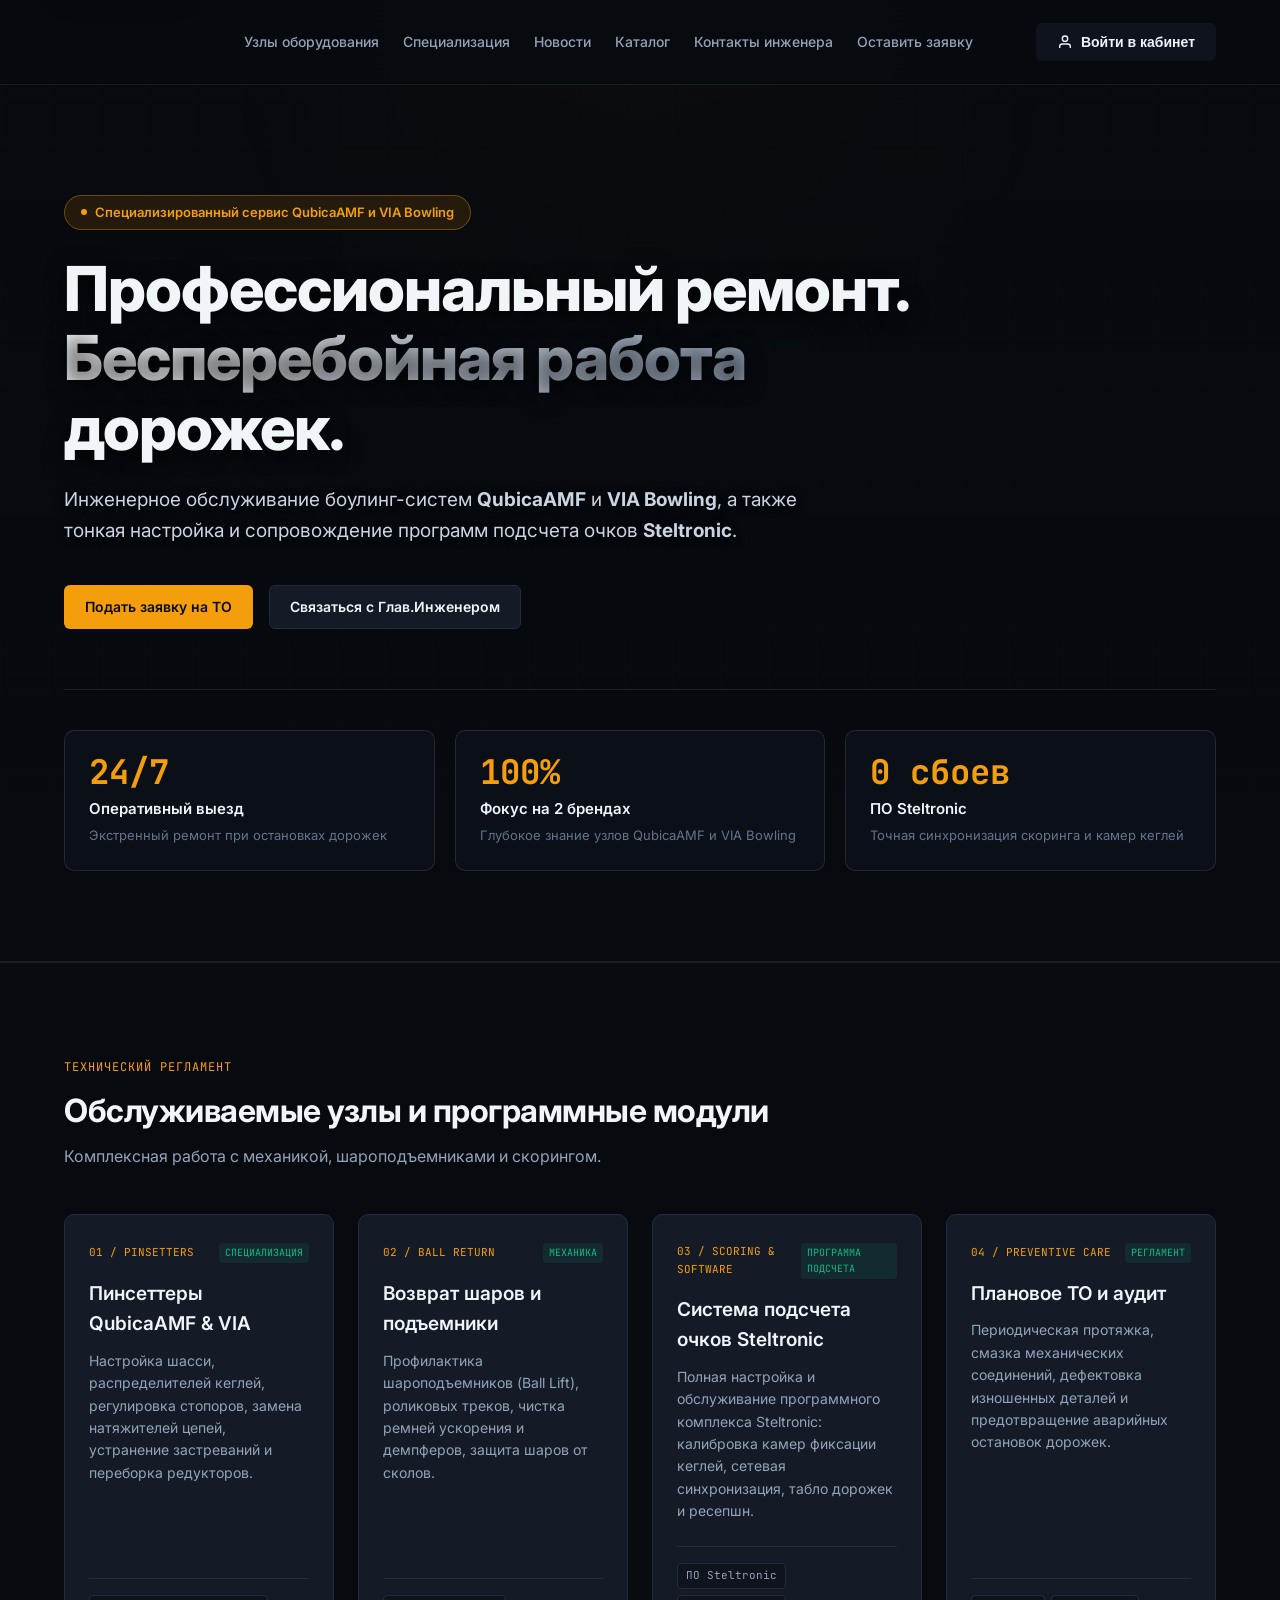
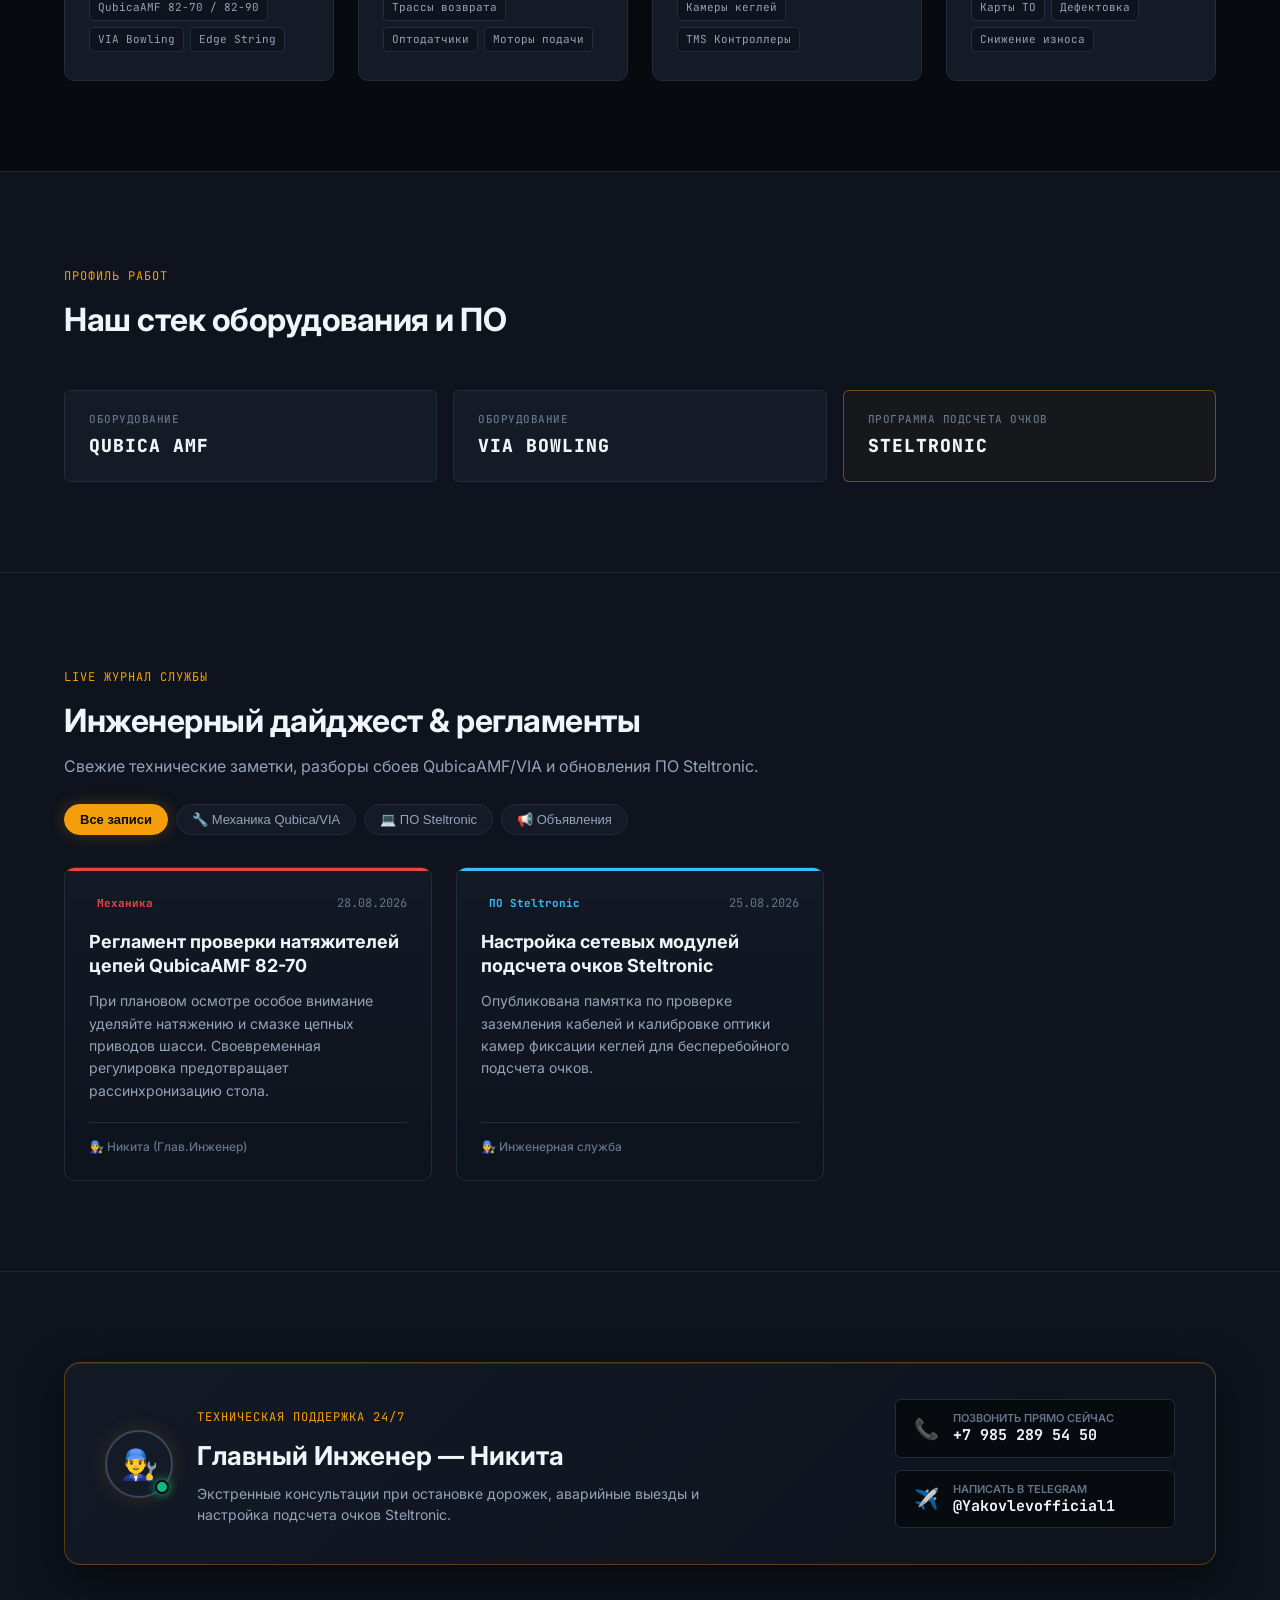
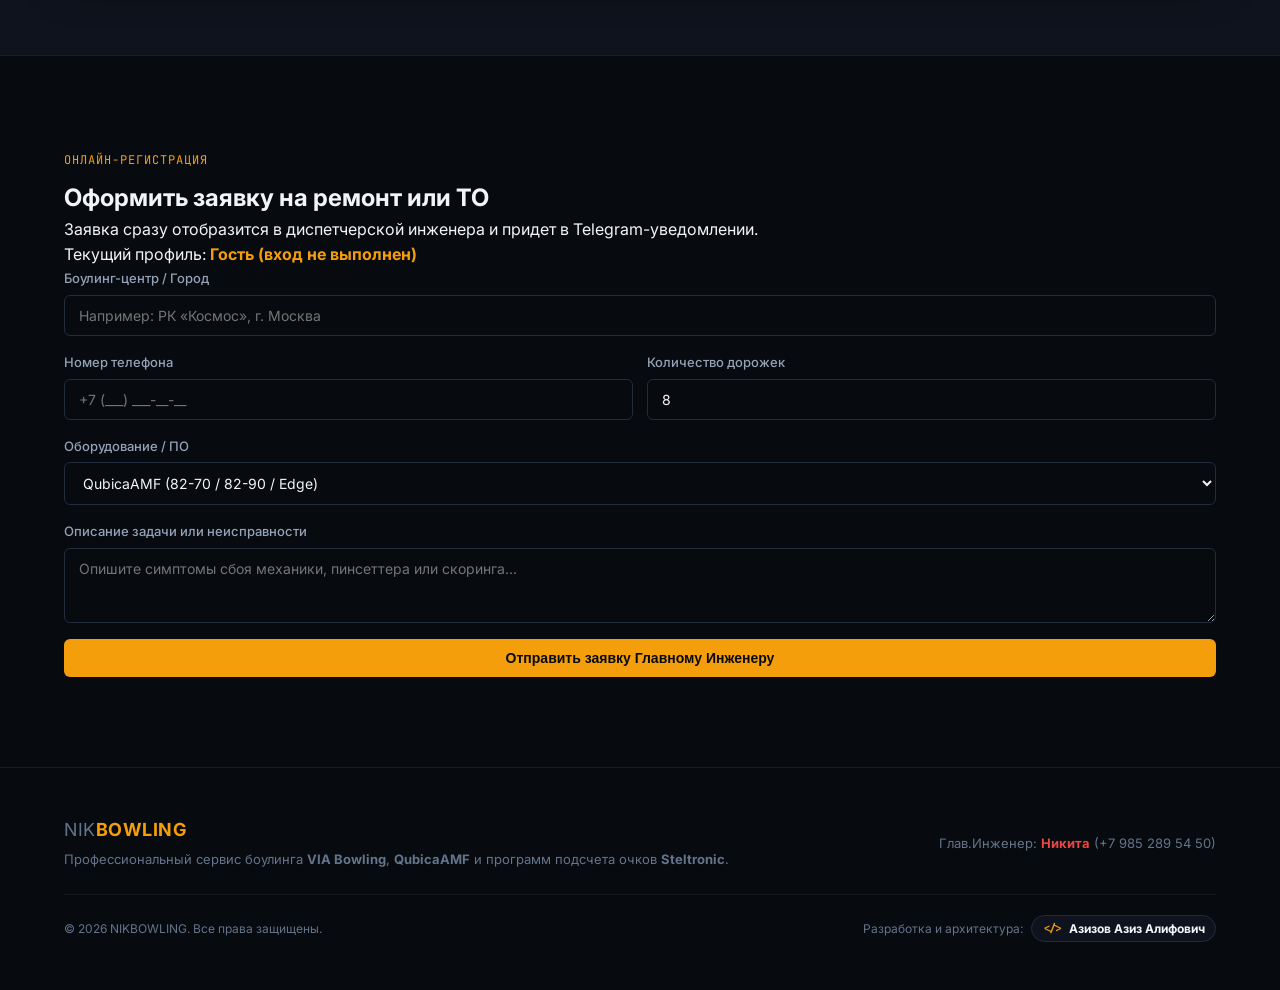
==== index.html @ a3a65dab "favicon change" ====
<!DOCTYPE html>
<html lang="ru">
<head>
    <link rel="icon" href="/favicon.png" type="image/png">


    <meta charset="UTF-8">

    <meta name="yandex-verification" content="62c9328373f0abe3" />

    <meta name="viewport" content="width=device-width, initial-scale=1.0">
    <title>NIKBOWLING | Сервис боулинга QubicaAMF, VIA Bowling и систем Steltronic</title>
    <link rel="preconnect" href="https://fonts.googleapis.com">
    <link rel="preconnect" href="https://fonts.gstatic.com" crossorigin>
    <link href="https://fonts.googleapis.com/css2?family=Inter:wght@400;500;600;700;800&family=JetBrains+Mono:wght@400;600;700&display=swap" rel="stylesheet">
    <link rel="stylesheet" href="style.css">
    <!-- Supabase JS SDK для подключения облачной базы данных -->
    <script src="https://cdn.jsdelivr.net/npm/@supabase/supabase-js@2"></script>
</head>
<body>

    <div class="ambient-glow"></div>
    <div class="bg-grid"></div>

    <!-- ВЕРХНЯЯ ЗАКРЕПЛЕННАЯ ПАНЕЛЬ ИНЖЕНЕРА (Видна только для роли admin) -->
    <div class="admin-dock" id="adminPanel" style="display: none;">
        <div class="admin-dock-inner">
            <div class="admin-dock-header">
                <div class="admin-title-group">
                    <span class="pulse-indicator"></span>
                    <span class="admin-dock-badge">DISPATCHER DESK</span>
                    <span class="admin-dock-title">Реестр входящих заявок</span>
                    <span class="badge-counter" id="adminOrdersCount">0 новых</span>
                </div>
                <div class="admin-dock-actions">
                    <button class="btn-dock-toggle" id="toggleAdminViewBtn">
                        <span id="toggleAdminIcon">▼</span> Свернуть реестр
                    </button>
                </div>
            </div>

            <div class="admin-dock-content" id="adminOrdersBody">
                <div class="admin-orders-grid" id="adminOrdersList"></div>
            </div>
        </div>
    </div>

    <!-- ШАПКА САЙТА -->
    <header class="header">
        <div class="container header-content">
            <a href="#" class="logo">
                <img src="logo.png" alt="NIKBOWLING" class="logo-img">
            </a>

            <nav class="nav">
                <a href="#services" class="nav-item">Узлы оборудования</a>
                <a href="#specialization" class="nav-item">Специализация</a>
                <a href="#news" class="nav-item">Новости</a>
                <a href="catalog.html" class="nav-item">Каталог</a>
                <a href="#contacts" class="nav-item">Контакты инженера</a>
                <a href="#request" class="nav-item">Оставить заявку</a>
            </nav>

            <div class="header-auth">
                <button class="btn btn-auth" id="openAuthModalBtn">
                    <svg width="16" height="16" viewBox="0 0 24 24" fill="none" stroke="currentColor" stroke-width="2">
                        <path d="M20 21v-2a4 4 0 0 0-4-4H8a4 4 0 0 0-4 4v2"></path>
                        <circle cx="12" cy="7" r="4"></circle>
                    </svg>
                    <span>Войти в кабинет</span>
                </button>

                <div class="user-pill" id="userProfileMenu" style="display: none;">
                    <div class="user-pill-avatar" id="userAvatarText">К</div>
                    <div class="user-pill-info">
                        <span class="user-pill-name" id="userDisplayName">Пользователь</span>
                        <span class="user-pill-role" id="userRoleBadge">Клиент</span>
                    </div>
                    <button class="btn-pill-action" id="clientOrdersBtn" style="display: none;">
                        Заявки (<span id="clientOrdersCount">0</span>)
                    </button>
                    <button class="btn-pill-logout" id="logoutBtn" title="Выйти из аккаунта">✕</button>
                </div>
            </div>
        </div>
    </header>

    <main>
        <!-- Главный экран с фоновым изображением боулинга -->
        <section class="hero">
            <div class="hero-overlay"></div>
            <div class="container hero-container">
                <div class="hero-tag reveal">
                    <span class="tag-dot"></span>
                    <span>Специализированный сервис QubicaAMF и VIA Bowling</span>
                </div>

                <h1 class="hero-heading reveal">
                    Профессиональный ремонт.<br>
                    <span>Бесперебойная работа</span> дорожек.
                </h1>

                <p class="hero-description reveal">
                    Инженерное обслуживание боулинг-систем <strong>QubicaAMF</strong> и <strong>VIA Bowling</strong>, а также тонкая настройка и сопровождение программ подсчета очков <strong>Steltronic</strong>.
                </p>

                <div class="hero-btns reveal">
                    <a href="#request" class="btn btn-primary btn-glow">Подать заявку на ТО</a>
                    <a href="#contacts" class="btn btn-secondary">Связаться с Глав.Инженером</a>
                </div>

                <div class="stats-row reveal">
                    <div class="stat-card">
                        <div class="stat-digit"><span class="spec-num" data-target="24">0</span><span class="stat-unit">/7</span></div>
                        <div class="stat-title">Оперативный выезд</div>
                        <div class="stat-sub">Экстренный ремонт при остановках дорожек</div>
                    </div>
                    <div class="stat-card">
                        <div class="stat-digit"><span class="spec-num" data-target="100">0</span><span class="stat-unit">%</span></div>
                        <div class="stat-title">Фокус на 2 брендах</div>
                        <div class="stat-sub">Глубокое знание узлов QubicaAMF и VIA Bowling</div>
                    </div>
                    <div class="stat-card">
                        <div class="stat-digit"><span class="spec-num" data-target="0">0</span><span class="stat-unit"> сбоев</span></div>
                        <div class="stat-title">ПО Steltronic</div>
                        <div class="stat-sub">Точная синхронизация скоринга и камер кеглей</div>
                    </div>
                </div>
            </div>
        </section>

        <!-- Направления ТО -->
        <section class="section" id="services">
            <div class="container">
                <div class="section-title-wrap reveal">
                    <span class="section-kicker">ТЕХНИЧЕСКИЙ РЕГЛАМЕНТ</span>
                    <h2>Обслуживаемые узлы и программные модули</h2>
                    <p>Комплексная работа с механикой, шароподъемниками и скорингом.</p>
                </div>

                <div class="services-grid">
                    <div class="service-card reveal">
                        <div class="card-top">
                            <span class="card-index">01 / PINSETTERS</span>
                            <span class="card-status-pill">СПЕЦИАЛИЗАЦИЯ</span>
                        </div>
                        <h3>Пинсеттеры QubicaAMF & VIA</h3>
                        <p>Настройка шасси, распределителей кеглей, регулировка стопоров, замена натяжителей цепей, устранение застреваний и переборка редукторов.</p>
                        <div class="card-tags">
                            <span>QubicaAMF 82-70 / 82-90</span>
                            <span>VIA Bowling</span>
                            <span>Edge String</span>
                        </div>
                    </div>

                    <div class="service-card reveal">
                        <div class="card-top">
                            <span class="card-index">02 / BALL RETURN</span>
                            <span class="card-status-pill">МЕХАНИКА</span>
                        </div>
                        <h3>Возврат шаров и подъемники</h3>
                        <p>Профилактика шароподъемников (Ball Lift), роликовых треков, чистка ремней ускорения и демпферов, защита шаров от сколов.</p>
                        <div class="card-tags">
                            <span>Трассы возврата</span>
                            <span>Оптодатчики</span>
                            <span>Моторы подачи</span>
                        </div>
                    </div>

                    <div class="service-card reveal">
                        <div class="card-top">
                            <span class="card-index">03 / SCORING & SOFTWARE</span>
                            <span class="card-status-pill">ПРОГРАММА ПОДСЧЕТА</span>
                        </div>
                        <h3>Система подсчета очков Steltronic</h3>
                        <p>Полная настройка и обслуживание программного комплекса Steltronic: калибровка камер фиксации кеглей, сетевая синхронизация, табло дорожек и ресепшн.</p>
                        <div class="card-tags">
                            <span>ПО Steltronic</span>
                            <span>Камеры кеглей</span>
                            <span>TMS Контроллеры</span>
                        </div>
                    </div>

                    <div class="service-card reveal">
                        <div class="card-top">
                            <span class="card-index">04 / PREVENTIVE CARE</span>
                            <span class="card-status-pill">РЕГЛАМЕНТ</span>
                        </div>
                        <h3>Плановое ТО и аудит</h3>
                        <p>Периодическая протяжка, смазка механических соединений, дефектовка изношенных деталей и предотвращение аварийных остановок дорожек.</p>
                        <div class="card-tags">
                            <span>Карты ТО</span>
                            <span>Дефектовка</span>
                            <span>Снижение износа</span>
                        </div>
                    </div>
                </div>
            </div>
        </section>

        <!-- Блок специализации -->
        <section class="section section-dark" id="specialization">
            <div class="container">
                <div class="section-title-wrap reveal">
                    <span class="section-kicker">ПРОФИЛЬ РАБОТ</span>
                    <h2>Наш стек оборудования и ПО</h2>
                </div>

                <div class="brands-grid reveal">
                    <div class="brand-item">
                        <span class="brand-type">Оборудование</span>
                        QUBICA AMF
                    </div>
                    <div class="brand-item">
                        <span class="brand-type">Оборудование</span>
                        VIA BOWLING
                    </div>
                    <div class="brand-item brand-highlight">
                        <span class="brand-type">Программа подсчета очков</span>
                        STELTRONIC
                    </div>
                </div>
            </div>
        </section>

        <!-- БЛОК: ИНЖЕНЕРНЫЙ ДАЙДЖЕСТ И НОВОСТИ -->
        <section class="section section-dark" id="news">
            <div class="container">
                <div class="news-section-header reveal">
                    <div class="section-title-wrap" style="margin-bottom: 0;">
                        <span class="section-kicker">LIVE ЖУРНАЛ СЛУЖБЫ</span>
                        <h2>Инженерный дайджест & регламенты</h2>
                        <p>Свежие технические заметки, разборы сбоев QubicaAMF/VIA и обновления ПО Steltronic.</p>
                    </div>

                    <div class="news-header-actions">
                        <!-- Кнопка видна только админу/SMM -->
                        <button class="btn btn-primary btn-sm" id="openAddNewsModalBtn" style="display: none;">
                            + Написать заметку
                        </button>
                    </div>
                </div>

                <!-- Фильтры категорий -->
                <div class="news-filter-pills reveal">
                    <button class="news-pill active" data-category="all">Все записи</button>
                    <button class="news-pill" data-category="Механика">🔧 Механика Qubica/VIA</button>
                    <button class="news-pill" data-category="ПО Steltronic">💻 ПО Steltronic</button>
                    <button class="news-pill" data-category="Объявления">📢 Объявления</button>
                </div>

                <!-- Сетка карточек -->
                <div class="digest-grid reveal" id="newsGrid">
                    <div style="color: var(--text-dim); padding: 30px; text-align: center; grid-column: 1/-1;">Синхронизация записей...</div>
                </div>
            </div>
        </section>

        <!-- ОТДЕЛЬНЫЙ БЛОК: ПРЯМАЯ СВЯЗЬ С ГЛАВНЫМ ИНЖЕНЕРОМ -->
        <section class="section section-dark" id="contacts">
            <div class="container">
                <div class="engineer-banner reveal">
                    <div class="engineer-banner-left">
                        <div class="engineer-avatar-badge">
                            <span class="engineer-avatar-icon">👨‍🔧</span>
                            <span class="engineer-status-dot" title="На связи"></span>
                        </div>
                        <div class="engineer-banner-info">
                            <span class="section-kicker">ТЕХНИЧЕСКАЯ ПОДДЕРЖКА 24/7</span>
                            <h2>Главный Инженер — <span class="engineer-name-highlight">Никита</span></h2>
                            <p>Экстренные консультации при остановке дорожек, аварийные выезды и настройка подсчета очков Steltronic.</p>
                        </div>
                    </div>

                    <div class="engineer-banner-actions">
                        <a href="tel:+79852895450" class="contact-cta-btn phone-cta">
                            <span class="cta-icon">📞</span>
                            <div class="cta-text">
                                <span>Позвонить прямо сейчас</span>
                                <strong>+7 985 289 54 50</strong>
                            </div>
                        </a>
                        <a href="https://t.me/Yakovlevofficial1" target="_blank" rel="noopener" class="contact-cta-btn tg-cta">
                            <span class="cta-icon">✈️</span>
                            <div class="cta-text">
                                <span>Написать в Telegram</span>
                                <strong>@Yakovlevofficial1</strong>
                            </div>
                        </a>
                    </div>
                </div>
            </div>
        </section>

        <!-- ОТДЕЛЬНЫЙ БЛОК: ФОРМА ОФОРМЛЕНИЯ ЗАЯВКИ -->
        <section class="section" id="request">
            <div class="container">
                <div class="order-form-wrapper reveal">
                    <div class="order-form-header">
                        <span class="section-kicker">ОНЛАЙН-РЕГИСТРАЦИЯ</span>
                        <h2>Оформить заявку на ремонт или ТО</h2>
                        <p>Заявка сразу отобразится в диспетчерской инженера и придет в Telegram-уведомлении.</p>
                        <div class="current-user-status">
                            <span>Текущий профиль: </span>
                            <strong class="text-amber" id="formUserIndicator">Гость (вход не выполнен)</strong>
                        </div>
                    </div>

                    <form class="main-form dedicated-form" id="orderForm">
                        <div class="form-field">
                            <label for="company">Боулинг-центр / Город</label>
                            <input type="text" id="company" required placeholder="Например: РК «Космос», г. Москва">
                        </div>

                        <div class="form-row-2">
                            <div class="form-field">
                                <label for="phone">Номер телефона</label>
                                <input type="tel" id="phone" required placeholder="+7 (___) ___-__-__">
                            </div>
                            <div class="form-field">
                                <label for="lanes">Количество дорожек</label>
                                <input type="number" id="lanes" value="8" min="1" max="64">
                            </div>
                        </div>

                        <div class="form-field">
                            <label for="equipment">Оборудование / ПО</label>
                            <select id="equipment">
                                <option value="QubicaAMF (82-70 / 82-90)">QubicaAMF (82-70 / 82-90 / Edge)</option>
                                <option value="VIA Bowling">VIA Bowling</option>
                                <option value="ПО Steltronic (Скоринг)">Программа подсчета очков Steltronic</option>
                                <option value="Комплекс (Оборудование + ПО)">Комплекс (Оборудование + ПО Steltronic)</option>
                            </select>
                        </div>

                        <div class="form-field">
                            <label for="task">Описание задачи или неисправности</label>
                            <textarea id="task" rows="3" required placeholder="Опишите симптомы сбоя механики, пинсеттера или скоринга..."></textarea>
                        </div>

                        <button type="submit" class="btn btn-primary btn-block btn-glow" id="submitOrderBtn">
                            <span>Отправить заявку Главному Инженеру</span>
                        </button>
                    </form>
                </div>
            </div>
        </section>
    </main>

    <!-- МОДАЛЬНОЕ ОКНО АВТОРИЗАЦИИ И РЕГИСТРАЦИИ -->
    <div class="modal-layer" id="authModal">
        <div class="modal-box">
            <button class="modal-exit-btn" id="closeAuthModalBtn">✕</button>
            <div class="modal-head">
                <h3>Вход в личный кабинет</h3>
                <p>Единая система для боулинг-центров и инженерной службы</p>
            </div>

            <form id="authForm" class="auth-fields">
                <div class="form-field">
                    <label for="authLogin">Логин</label>
                    <input type="text" id="authLogin" placeholder="Например: arena_club" required autocomplete="username">
                </div>
                <div class="form-field">
                    <label for="authPassword">Пароль</label>
                    <input type="password" id="authPassword" placeholder="••••••••" required autocomplete="current-password">
                </div>

                <div id="registerFields" style="display: none; flex-direction: column; gap: 14px;">
                    <div class="form-field">
                        <label for="authName">Название заведения / Ваше имя</label>
                        <input type="text" id="authName" placeholder="РК «Арена», г. Москва">
                    </div>
                </div>

                <div style="display: flex; gap: 10px; margin-top: 14px;">
                    <button type="submit" class="btn btn-primary" style="flex: 1;" id="authSubmitBtn">Войти</button>
                    <button type="button" class="btn btn-secondary" id="toggleRegisterBtn">Регистрация</button>
                </div>
            </form>
        </div>
    </div>

    <!-- МОДАЛЬНОЕ ОКНО: ЗАЯВКИ КЛИЕНТА -->
    <div class="modal-layer" id="clientOrdersModal">
        <div class="modal-box modal-wide">
            <button class="modal-exit-btn" id="closeClientOrdersBtn">✕</button>
            <div class="modal-head">
                <h3>История ваших заявок на обслуживание</h3>
                <p>Текущий статус рассмотрения и примечания Главного Инженера</p>
            </div>
            <div class="client-orders-scroll" id="clientOrdersList"></div>
        </div>
    </div>

    

    <!-- МОДАЛЬНОЕ ОКНО: ПУБЛИКАЦИЯ В ДАЙДЖЕСТ -->
    <div class="modal-layer" id="addNewsModal">
        <div class="modal-box modal-wide">
            <button class="modal-exit-btn" id="closeAddNewsModalBtn">✕</button>
            <div class="modal-head">
                <h3>Новая публикация в журнал</h3>
                <p>Запись сразу появится в блоке дайджеста на главной странице</p>
            </div>

            <form id="addNewsForm" class="auth-fields">
                <div class="form-field">
                    <label for="newsTitle">Заголовок темы</label>
                    <input type="text" id="newsTitle" required placeholder="Например: Дефектовка демпферов шароподъемника">
                </div>

                <div class="form-row-2">
                    <div class="form-field">
                        <label for="newsCategory">Категория</label>
                        <select id="newsCategory">
                            <option value="Механика">Механика</option>
                            <option value="ПО Steltronic">ПО Steltronic</option>
                            <option value="Объявления">Объявления</option>
                        </select>
                    </div>
                    <div class="form-field">
                        <label for="newsAuthor">Автор</label>
                        <input type="text" id="newsAuthor" required placeholder="Никита (Глав.Инженер)">
                    </div>
                </div>

                <div class="form-field">
                    <label for="newsContent">Текст заметки</label>
                    <textarea id="newsContent" rows="5" required placeholder="Опишите проблему, регламент или инструкцию..."></textarea>
                </div>

                <button type="submit" class="btn btn-primary btn-block btn-glow" id="submitNewsBtn">
                    Опубликовать в дайджесте
                </button>
            </form>
        </div>
    </div>



    

    <!-- ПЛАВАЮЩАЯ КНОПКА-КЕГЛЯ И МОБИЛЬНОЕ МЕНЮ -->
    <div class="mobile-pin-nav" id="mobilePinNav">
        <!-- Выпадающее меню со ссылками -->
        <div class="mobile-nav-popup" id="mobileNavPopup">
            <div class="mobile-popup-head">
                <span>МЕНЮ НАВИГАЦИИ</span>
            </div>
            <div class="mobile-popup-links">
                <a href="index.html#services" class="mob-link">
                    <span class="mob-icon">⚙️</span>
                    <span>Узлы оборудования</span>
                </a>
                <a href="index.html#specialization" class="mob-link">
                    <span class="mob-icon">🎯</span>
                    <span>Специализация</span>
                </a>
                <a href="index.html#news" class="mob-link">
                    <span class="mob-icon">📰</span>
                    <span>Новости</span>
                </a>
                <a href="catalog.html" class="mob-link">
                    <span class="mob-icon">📄</span>
                    <span>Каталог запчастей</span>
                </a>
                <a href="index.html#contacts" class="mob-link">
                    <span class="mob-icon">👨‍🔧</span>
                    <span>Контакты инженера</span>
                </a>
                <a href="index.html#request" class="mob-link mob-link-cta">
                    <span class="mob-icon">⚡</span>
                    <span>Оставить заявку</span>
                </a>
            </div>
        </div>

        <!-- Кнопка с кеглей -->
        <button class="pin-fab-btn" id="pinFabBtn" aria-label="Навигация по сайту">
            <div class="pin-icon-wrap">
                <!-- Векторная кегля -->
                <svg class="pin-svg" viewBox="0 0 24 24" fill="currentColor">
                    <path d="M12 2C10.62 2 9.5 3.12 9.5 4.5C9.5 5.53 10.13 6.42 11.02 6.81L10.16 10.68C9.65 12.98 8 14.7 8 18.5C8 20.43 9.79 22 12 22C14.21 22 16 20.43 16 18.5C16 14.7 14.35 12.98 13.84 10.68L12.98 6.81C13.87 6.42 14.5 5.53 14.5 4.5C14.5 3.12 13.38 2 12 2Z"/>
                </svg>
                <span class="pin-close-icon">✕</span>
            </div>
        </button>
    </div>



    <footer class="footer">
        <div class="container">
            <div class="footer-row">
                <div class="footer-copy">
                    <span class="logo-brand">NIK<strong>BOWLING</strong></span>
                    <p>Профессиональный сервис боулинга <strong>VIA Bowling</strong>, <strong>QubicaAMF</strong> и программ подсчета очков <strong>Steltronic</strong>.</p>
                </div>
                <div class="footer-meta">
                    <span>Глав.Инженер: <strong style="color: var(--red);">Никита</strong> (+7 985 289 54 50)</span>
                </div>
            </div>

            <!-- Строка с авторством и копирайтом -->
            <div class="footer-bottom-line">
                <span>© 2026 NIKBOWLING. Все права защищены.</span>
                <div class="dev-credit">
                    <span>Разработка и архитектура:</span>
                    <!-- Укажите свое имя и ссылку на Telegram или GitHub -->
                    <a href="https://t.me/lenaurs" target="_blank" rel="noopener" class="dev-link">
                        <span class="dev-tag">&lt;/&gt;</span>
                        <strong>Азизов Азиз Алифович</strong>
                    </a>
                </div>
            </div>
        </div>
    </footer>

    <script src="script.js"></script>
</body>
</html>
---- style.css ----
:root {
    --bg-dark: #070a0f;
    --bg-surface: #0e131d;
    --bg-card: #141b27;
    --bg-card-hover: #1c2637;
    
    --border: #232c3d;
    --border-subtle: rgba(255, 255, 255, 0.08);
    --border-hover: #3b475d;
    
    --text-main: #f1f5f9;
    --text-muted: #94a3b8;
    --text-dim: #64748b;
    
    --accent: #f59e0b;
    --accent-hover: #fbbf24;
    --accent-glow: rgba(245, 158, 11, 0.28);
    
    --green: #10b981;
    --red: #ef4444;
    --blue: #38bdf8;
    
    --font-sans: 'Inter', -apple-system, BlinkMacSystemFont, sans-serif;
    --font-mono: 'JetBrains Mono', monospace;
    --radius: 10px;
    --radius-sm: 6px;
}

* {
    box-sizing: border-box;
    margin: 0;
    padding: 0;
}

html {
    scroll-behavior: smooth;
}

body {
    width: 100%;
    max-width: 100%;

    font-family: var(--font-sans);
    background-color: var(--bg-dark);
    color: var(--text-main);
    line-height: 1.6;
    overflow-x: hidden;
    position: relative;
    -webkit-font-smoothing: antialiased;
}

.container {
    max-width: 1200px;
    margin: 0 auto;
    padding: 0 24px;
    position: relative;
}

/* Фоновые градиенты */
.ambient-glow {
    position: fixed;
    top: -250px;
    left: 50%;
    transform: translateX(-50%);
    width: 1000px;
    height: 600px;
    background: radial-gradient(circle, rgba(245, 158, 11, 0.08) 0%, rgba(7, 10, 15, 0) 70%);
    pointer-events: none;
    z-index: 0;
}

.bg-grid {
    position: fixed;
    top: 0;
    left: 0;
    width: 100%;
    height: 100%;
    background-image: 
        linear-gradient(to right, rgba(255, 255, 255, 0.02) 1px, transparent 1px),
        linear-gradient(to bottom, rgba(255, 255, 255, 0.02) 1px, transparent 1px);
    background-size: 48px 48px;
    pointer-events: none;
    z-index: 0;
}

/* ================= ВЕРХНИЙ ДОК АДМИНИСТРАТОРА ================= */
.admin-dock {
    position: sticky;
    top: 0;
    left: 0;
    width: 100%;
    background: #090e17;
    border-bottom: 2px solid var(--accent);
    z-index: 1000;
    box-shadow: 0 12px 40px rgba(0, 0, 0, 0.9);
}

.admin-dock-inner {
    max-width: 1200px;
    margin: 0 auto;
    padding: 12px 24px;
}

.admin-dock-header {
    display: flex;
    justify-content: space-between;
    align-items: center;
}

.admin-title-group {
    display: flex;
    align-items: center;
    gap: 12px;
}

.pulse-indicator {
    width: 8px;
    height: 8px;
    background: var(--green);
    border-radius: 50%;
    box-shadow: 0 0 10px var(--green);
}

.admin-dock-badge {
    font-family: var(--font-mono);
    font-size: 11px;
    font-weight: 800;
    background: var(--accent);
    color: #070a0f;
    padding: 3px 8px;
    border-radius: 4px;
}

.admin-dock-title {
    font-size: 13px;
    font-weight: 600;
}

.badge-counter {
    background: rgba(239, 68, 68, 0.2);
    color: var(--red);
    border: 1px solid rgba(239, 68, 68, 0.4);
    font-size: 11px;
    font-weight: 700;
    padding: 2px 8px;
    border-radius: 12px;
    font-family: var(--font-mono);
}

.btn-dock-toggle {
    background: var(--bg-surface);
    border: 1px solid var(--border);
    color: var(--text-muted);
    font-size: 12px;
    padding: 5px 12px;
    border-radius: var(--radius-sm);
    cursor: pointer;
    transition: all 0.2s;
}

.btn-dock-toggle:hover {
    color: var(--text-main);
    border-color: var(--border-hover);
}

.admin-dock-content {
    margin-top: 14px;
    max-height: 440px;
    overflow-y: auto;
    padding-bottom: 6px;
}

.admin-dock-content.collapsed {
    display: none;
}

.admin-orders-grid {
    display: grid;
    grid-template-columns: repeat(auto-fit, minmax(340px, 1fr));
    gap: 14px;
}

.admin-card {
    background: var(--bg-card);
    border: 1px solid var(--border);
    border-radius: var(--radius-sm);
    padding: 16px;
    display: flex;
    flex-direction: column;
    gap: 10px;
}

.admin-card-head {
    display: flex;
    justify-content: space-between;
    align-items: center;
    border-bottom: 1px solid var(--border);
    padding-bottom: 8px;
}

.admin-card-id {
    font-family: var(--font-mono);
    font-size: 12px;
    font-weight: 700;
    color: var(--accent);
}

.status-tag {
    font-size: 11px;
    font-weight: 600;
    font-family: var(--font-mono);
    padding: 2px 8px;
    border-radius: 4px;
}

.status-new { background: rgba(245, 158, 11, 0.15); color: var(--accent); border: 1px solid rgba(245, 158, 11, 0.3); }
.status-accepted { background: rgba(16, 185, 129, 0.15); color: var(--green); border: 1px solid rgba(16, 185, 129, 0.3); }
.status-rejected { background: rgba(239, 68, 68, 0.15); color: var(--red); border: 1px solid rgba(239, 68, 68, 0.3); }

.admin-card-body {
    font-size: 13px;
    color: var(--text-muted);
    line-height: 1.5;
}

.admin-card-body strong {
    color: var(--text-main);
}

.admin-comment-input {
    width: 100%;
    background: var(--bg-dark);
    border: 1px solid var(--border);
    border-radius: 4px;
    padding: 7px 10px;
    color: var(--text-main);
    font-size: 12px;
    outline: none;
}

.admin-comment-input:focus {
    border-color: var(--accent);
}

.admin-btn-row {
    display: flex;
    gap: 8px;
}

/* ================= ШАПКА САЙТА И ЛОГОТИП ================= */
.header {
    position: sticky;
    top: 0;
    background: rgba(7, 10, 15, 0.92);
    backdrop-filter: blur(20px);
    border-bottom: 1px solid var(--border-subtle);
    z-index: 500;
}

.header-content {
    display: flex;
    justify-content: space-between;
    align-items: center;
    height: 84px;
}

.logo {
    display: flex;
    align-items: center;
    text-decoration: none;
}

.logo-img {
    height: 125px;
    width: auto;
    object-fit: contain;
    display: block;
    filter: drop-shadow(0 2px 10px rgba(0, 0, 0, 0.5));
    transition: transform 0.2s ease;
}

.logo-img:hover {
    transform: scale(1.04);
}

.logo-brand {
    font-size: 18px;
    letter-spacing: 0.5px;
}

.logo-brand strong {
    color: var(--accent);
}

.nav {
    display: flex;
    gap: 24px;
}

.nav-item {
    color: var(--text-muted);
    text-decoration: none;
    font-size: 14px;
    font-weight: 500;
    transition: color 0.2s;
}

.nav-item:hover {
    color: var(--text-main);
}

.header-auth {
    display: flex;
    align-items: center;
    position: relative;
    z-index: 510;
}

.btn-auth {
    background: var(--bg-surface);
    border: 1px solid var(--border);
    color: var(--text-main);
    padding: 9px 18px;
    font-size: 13px;
    font-weight: 600;
    border-radius: var(--radius-sm);
    cursor: pointer;
    display: inline-flex;
    align-items: center;
    gap: 8px;
    transition: all 0.2s;
}

.btn-auth:hover {
    border-color: var(--accent);
    background: var(--bg-card);
    transform: translateY(-1px);
}

.user-pill {
    display: flex;
    align-items: center;
    gap: 10px;
    background: var(--bg-surface);
    border: 1px solid var(--border);
    border-radius: 30px;
    padding: 4px 6px 4px 12px;
}

.user-pill-avatar {
    width: 26px;
    height: 26px;
    background: var(--accent);
    color: #070a0f;
    font-weight: 800;
    font-size: 12px;
    border-radius: 50%;
    display: flex;
    align-items: center;
    justify-content: center;
    font-family: var(--font-mono);
}

.user-pill-info {
    display: flex;
    flex-direction: column;
    line-height: 1.2;
}

.user-pill-name { font-size: 12px; font-weight: 600; }
.user-pill-role { font-size: 10px; color: var(--accent); font-family: var(--font-mono); text-transform: uppercase; }

.btn-pill-action {
    background: var(--bg-card);
    border: 1px solid var(--border);
    color: var(--text-main);
    font-size: 11px;
    font-weight: 600;
    padding: 4px 10px;
    border-radius: 20px;
    cursor: pointer;
    transition: all 0.2s;
}

.btn-pill-action:hover {
    border-color: var(--accent);
    color: var(--accent);
}

.btn-pill-logout {
    background: none;
    border: none;
    color: var(--text-dim);
    font-size: 14px;
    cursor: pointer;
    padding: 0 6px;
}

.btn-pill-logout:hover { color: var(--red); }

/* ================= КНОПКИ ================= */
.btn {
    display: inline-flex;
    align-items: center;
    justify-content: center;
    gap: 8px;
    padding: 10px 20px;
    font-size: 14px;
    font-weight: 600;
    border-radius: var(--radius-sm);
    text-decoration: none;
    cursor: pointer;
    border: 1px solid transparent;
    transition: all 0.2s ease;
}

.btn-primary { background: var(--accent); color: #070a0f; }
.btn-primary:hover { background: var(--accent-hover); transform: translateY(-2px); }
.btn-glow:hover { box-shadow: 0 0 24px var(--accent-glow); }

.btn-secondary { background: var(--bg-card); border-color: var(--border); color: var(--text-main); }
.btn-secondary:hover { background: var(--bg-card-hover); border-color: var(--border-hover); transform: translateY(-2px); }

.btn-success { background: var(--green); color: #070a0f; }
.btn-danger { background: var(--red); color: #fff; }
.btn-sm { padding: 6px 12px; font-size: 12px; }
.btn-block { width: 100%; }

/* ================= HERO С ФОНОМ БОУЛИНГА ================= */
.hero {
    position: relative;
    padding: 110px 0 90px;
    background-image: url('bowling-hero.jpg');
    background-size: cover;
    background-position: center center;
    background-repeat: no-repeat;
    border-bottom: 1px solid var(--border-subtle);
    overflow: hidden;
}

.hero-overlay {
    position: absolute;
    inset: 0;
    background: linear-gradient(
        180deg, 
        rgba(7, 10, 15, 0.78) 0%, 
        rgba(7, 10, 15, 0.88) 60%, 
        rgba(7, 10, 15, 0.98) 100%
    );
    z-index: 1;
}

.hero-container {
    position: relative;
    z-index: 2;
}

.hero-tag {
    display: inline-flex;
    align-items: center;
    gap: 8px;
    background: rgba(245, 158, 11, 0.12);
    backdrop-filter: blur(8px);
    border: 1px solid rgba(245, 158, 11, 0.35);
    padding: 6px 16px;
    border-radius: 20px;
    font-size: 13px;
    font-weight: 600;
    color: var(--accent);
    margin-bottom: 24px;
}

.tag-dot { width: 6px; height: 6px; background: var(--accent); border-radius: 50%; }

.hero-heading {
    font-size: clamp(36px, 5.5vw, 62px);
    font-weight: 800;
    line-height: 1.12;
    letter-spacing: -1px;
    max-width: 900px;
    margin-bottom: 22px;
    text-shadow: 0 4px 20px rgba(0, 0, 0, 0.7);
}

.hero-heading span {
    background: linear-gradient(90deg, #ffffff, var(--text-muted));
    -webkit-background-clip: text;
    -webkit-text-fill-color: transparent;
}

.hero-description {
    font-size: 19px;
    color: #cbd5e1;
    max-width: 780px;
    line-height: 1.65;
    margin-bottom: 38px;
    text-shadow: 0 2px 10px rgba(0, 0, 0, 0.6);
}

.hero-btns { display: flex; gap: 16px; margin-bottom: 60px; }

.stats-row {
    display: grid;
    grid-template-columns: repeat(auto-fit, minmax(260px, 1fr));
    gap: 20px;
    border-top: 1px solid rgba(255, 255, 255, 0.1);
    padding-top: 40px;
}

.stat-card {
    background: rgba(14, 19, 29, 0.75);
    backdrop-filter: blur(14px);
    border: 1px solid rgba(255, 255, 255, 0.1);
    border-radius: var(--radius);
    padding: 24px;
    transition: transform 0.2s, border-color 0.2s;
}

.stat-card:hover {
    transform: translateY(-3px);
    border-color: var(--accent);
}

.stat-digit {
    font-family: var(--font-mono);
    font-size: 34px;
    font-weight: 700;
    color: var(--accent);
    line-height: 1;
    margin-bottom: 8px;
}

.stat-title { font-size: 15px; font-weight: 600; margin-bottom: 4px; }
.stat-sub { font-size: 13px; color: var(--text-dim); }

/* ================= СЕКЦИИ ================= */
.section { padding: 90px 0; border-top: 1px solid var(--border-subtle); }
.section-dark { background: var(--bg-surface); }

.section-kicker {
    display: inline-block;
    font-family: var(--font-mono);
    font-size: 12px;
    color: var(--accent);
    letter-spacing: 1px;
    margin-bottom: 8px;
}

.section-title-wrap { margin-bottom: 44px; }
.section-title-wrap h2 { font-size: 32px; font-weight: 700; letter-spacing: -0.5px; margin-bottom: 8px; }
.section-title-wrap p { color: var(--text-muted); font-size: 16px; }

/* Услуги */
.services-grid {
    display: grid;
    grid-template-columns: repeat(auto-fit, minmax(270px, 1fr));
    gap: 24px;
}

.service-card {
    background: var(--bg-card);
    border: 1px solid var(--border);
    border-radius: var(--radius);
    padding: 28px 24px;
    display: flex;
    flex-direction: column;
    transition: transform 0.2s, border-color 0.2s;
}

.service-card:hover {
    transform: translateY(-4px);
    border-color: var(--border-hover);
}

.card-top {
    display: flex;
    justify-content: space-between;
    align-items: center;
    margin-bottom: 16px;
}

.card-index { font-family: var(--font-mono); font-size: 11px; color: var(--accent); }
.card-status-pill {
    font-family: var(--font-mono);
    font-size: 10px;
    padding: 2px 6px;
    background: rgba(16, 185, 129, 0.1);
    color: var(--green);
    border-radius: 4px;
}

.service-card h3 { font-size: 19px; font-weight: 600; margin-bottom: 10px; }
.service-card p { font-size: 14px; color: var(--text-muted); line-height: 1.6; margin-bottom: 24px; flex-grow: 1; }

.card-tags {
    display: flex;
    flex-wrap: wrap;
    gap: 6px;
    padding-top: 16px;
    border-top: 1px solid var(--border);
}

.card-tags span {
    font-size: 11px;
    font-family: var(--font-mono);
    background: var(--bg-surface);
    border: 1px solid var(--border);
    padding: 3px 8px;
    border-radius: 4px;
    color: var(--text-muted);
}

/* Бренды */
.brands-grid {
    display: grid;
    grid-template-columns: repeat(auto-fit, minmax(280px, 1fr));
    gap: 16px;
}

.brand-item {
    background: var(--bg-card);
    border: 1px solid var(--border);
    padding: 20px 24px;
    border-radius: var(--radius-sm);
    font-family: var(--font-mono);
    font-size: 18px;
    font-weight: 800;
    letter-spacing: 1px;
    display: flex;
    flex-direction: column;
    gap: 4px;
}

.brand-type {
    font-size: 11px;
    color: var(--text-dim);
    text-transform: uppercase;
    font-weight: 500;
    letter-spacing: 0.5px;
}

.brand-highlight {
    border-color: rgba(245, 158, 11, 0.4);
    background: rgba(245, 158, 11, 0.04);
}/* ================= ОТДЕЛЬНАЯ ПЛАШКА КОНТАКТОВ ИНЖЕНЕРА ================= */
.engineer-banner {
    background: linear-gradient(135deg, rgba(20, 27, 39, 0.9) 0%, rgba(14, 19, 29, 0.95) 100%);
    border: 1px solid rgba(245, 158, 11, 0.3);
    border-radius: 16px;
    padding: 36px 40px;
    display: flex;
    justify-content: space-between;
    align-items: center;
    gap: 32px;
    box-shadow: 0 16px 40px rgba(0, 0, 0, 0.5), inset 0 1px 0 rgba(255, 255, 255, 0.08);
}

.engineer-banner-left {
    display: flex;
    align-items: center;
    gap: 24px;
    max-width: 620px;
}

.engineer-avatar-badge {
    position: relative;
    width: 68px;
    height: 68px;
    background: var(--bg-card);
    border: 2px solid var(--border-hover);
    border-radius: 50%;
    display: flex;
    align-items: center;
    justify-content: center;
    font-size: 30px;
    flex-shrink: 0;
    box-shadow: 0 0 20px rgba(245, 158, 11, 0.15);
}

.engineer-status-dot {
    position: absolute;
    bottom: 2px;
    right: 2px;
    width: 14px;
    height: 14px;
    background: var(--green);
    border: 2px solid var(--bg-dark);
    border-radius: 50%;
    box-shadow: 0 0 10px var(--green);
}

.engineer-banner-info h2 {
    font-size: 26px;
    font-weight: 700;
    margin-bottom: 6px;
}

.engineer-banner-info p {
    color: var(--text-muted);
    font-size: 14px;
    line-height: 1.5;
}

.engineer-banner-actions {
    display: flex;
    flex-direction: column;
    gap: 12px;
    min-width: 280px;
}

.contact-cta-btn {
    display: flex;
    align-items: center;
    gap: 14px;
    padding: 12px 18px;
    border-radius: var(--radius-sm);
    text-decoration: none;
    border: 1px solid var(--border);
    background: var(--bg-dark);
    transition: all 0.25s ease;
}

.cta-icon {
    font-size: 20px;
}

.cta-text {
    display: flex;
    flex-direction: column;
    line-height: 1.25;
}

.cta-text span {
    font-size: 11px;
    color: var(--text-dim);
    text-transform: uppercase;
    font-weight: 600;
}

.cta-text strong {
    font-size: 15px;
    color: var(--text-main);
    font-family: var(--font-mono);
}

.phone-cta:hover {
    border-color: var(--accent);
    background: rgba(245, 158, 11, 0.08);
    transform: translateY(-2px);
}

.phone-cta:hover .cta-text strong {
    color: var(--accent);
}

.tg-cta:hover {
    border-color: var(--blue);
    background: rgba(56, 189, 248, 0.08);
    transform: translateY(-2px);
}

.tg-cta:hover .cta-text strong {
    color: var(--blue);
}

/* Форма */
.form-box {
    display: grid;
    grid-template-columns: 1fr 1fr;
    gap: 50px;
    background: var(--bg-card);
    border: 1px solid var(--border);
    border-radius: var(--radius);
    padding: 48px;
}

.form-box-side h2 { font-size: 28px; margin-bottom: 12px; }
.form-box-side p { color: var(--text-muted); font-size: 15px; margin-bottom: 24px; }

.status-summary-card {
    background: var(--bg-surface);
    border: 1px solid var(--border);
    border-radius: var(--radius-sm);
    padding: 16px;
}

.summary-line {
    display: flex;
    justify-content: space-between;
    font-size: 13px;
    padding: 6px 0;
}

.summary-line:not(:last-child) { border-bottom: 1px dashed var(--border); }
.text-amber { color: var(--accent); }
.text-green { color: var(--green); }

.main-form {
    display: flex;
    flex-direction: column;
    gap: 16px;
}

.form-row-2 {
    display: grid;
    grid-template-columns: 1fr 1fr;
    gap: 14px;
}

.form-field {
    display: flex;
    flex-direction: column;
    gap: 6px;
}

.form-field label { font-size: 13px; font-weight: 500; color: var(--text-muted); }

.form-field input, .form-field select, .form-field textarea {
    background: var(--bg-dark);
    border: 1px solid var(--border);
    border-radius: var(--radius-sm);
    color: var(--text-main);
    padding: 11px 14px;
    font-family: inherit;
    font-size: 14px;
    outline: none;
    transition: all 0.2s;
}

.form-field input:focus, .form-field select:focus, .form-field textarea:focus {
    border-color: var(--accent);
    box-shadow: 0 0 0 3px rgba(245, 158, 11, 0.15);
}

/* ================= МОДАЛЬНЫЕ ОКНА ================= */
.modal-layer {
    position: fixed;
    inset: 0;
    background: rgba(0, 0, 0, 0.85);
    backdrop-filter: blur(10px);
    display: none;
    align-items: center;
    justify-content: center;
    z-index: 9999;
    padding: 20px;
}

.modal-layer.active { display: flex; }

.modal-box {
    background: var(--bg-card);
    border: 1px solid var(--border-hover);
    border-radius: var(--radius);
    width: 100%;
    max-width: 480px;
    padding: 36px;
    position: relative;
    box-shadow: 0 25px 60px rgba(0, 0, 0, 0.9);
}

.modal-box.modal-wide { max-width: 760px; }

.modal-exit-btn {
    position: absolute;
    top: 18px;
    right: 18px;
    background: none;
    border: none;
    color: var(--text-dim);
    font-size: 20px;
    cursor: pointer;
}

.modal-exit-btn:hover { color: var(--text-main); }
.modal-head h3 { font-size: 22px; margin-bottom: 6px; }
.modal-head p { font-size: 13px; color: var(--text-muted); margin-bottom: 24px; }

.demo-select-box {
    background: var(--bg-surface);
    border: 1px solid var(--border);
    border-radius: var(--radius-sm);
    padding: 16px;
    margin-bottom: 20px;
}

.demo-label {
    font-size: 12px;
    font-family: var(--font-mono);
    color: var(--accent);
    display: block;
    margin-bottom: 10px;
}

.demo-btn-grid { display: flex; flex-direction: column; gap: 8px; }

.btn-demo-card {
    background: var(--bg-card);
    border: 1px solid var(--border);
    border-radius: var(--radius-sm);
    padding: 10px 14px;
    display: flex;
    align-items: center;
    gap: 12px;
    cursor: pointer;
    text-align: left;
    transition: all 0.2s;
    color: var(--text-main);
}

.btn-demo-card:hover { border-color: var(--accent); background: var(--border); }
.demo-card-icon {
    width: 32px;
    height: 32px;
    border-radius: 6px;
    display: flex;
    align-items: center;
    justify-content: center;
    font-size: 15px;
}

.admin-icon { background: rgba(239, 68, 68, 0.15); color: var(--red); }
.client-icon { background: rgba(56, 189, 248, 0.15); color: var(--blue); }
.btn-demo-card strong { display: block; font-size: 13px; }
.btn-demo-card span { font-size: 11px; color: var(--text-dim); }

.modal-hr { text-align: center; position: relative; margin: 20px 0; }
.modal-hr::before { content: ""; position: absolute; top: 50%; left: 0; width: 100%; height: 1px; background: var(--border); }
.modal-hr span { position: relative; background: var(--bg-card); padding: 0 12px; font-size: 11px; color: var(--text-dim); }

.auth-fields { display: flex; flex-direction: column; gap: 14px; }

.client-orders-scroll {
    max-height: 480px;
    overflow-y: auto;
    display: flex;
    flex-direction: column;
    gap: 12px;
}

.client-order-box {
    background: var(--bg-surface);
    border: 1px solid var(--border);
    border-radius: var(--radius-sm);
    padding: 16px;
}

.client-order-head { display: flex; justify-content: space-between; font-size: 13px; margin-bottom: 8px; }
.engineer-note {
    margin-top: 10px;
    background: rgba(245, 158, 11, 0.06);
    border-left: 3px solid var(--accent);
    padding: 8px 12px;
    font-size: 12px;
    border-radius: 0 4px 4px 0;
}

/* ================= ФУТЕР ================= */
.footer {
    border-top: 1px solid var(--border-subtle);
    padding: 48px 0;
    font-size: 13px;
    color: var(--text-dim);
}

.footer-row { display: flex; justify-content: space-between; align-items: center; }
.footer-copy p { margin-top: 4px; }

.reveal {
    opacity: 0;
    transform: translateY(20px);
    transition: opacity 0.6s ease, transform 0.6s ease;
}

.reveal.active { opacity: 1; transform: translateY(0); }

@media (max-width: 900px) {
    .nav { display: none; }
    .form-box { grid-template-columns: 1fr; padding: 24px; gap: 24px; }
    .footer-row { flex-direction: column; gap: 16px; text-align: center; }
    .admin-orders-grid { grid-template-columns: 1fr; }
    .modal-box { padding: 24px; }
}












/* ================= ИНЖЕНЕРНЫЙ ДАЙДЖЕСТ (ГЛАВНАЯ) ================= */
.news-section-header {
    display: flex;
    justify-content: space-between;
    align-items: flex-end;
    margin-bottom: 24px;
    gap: 20px;
}

.news-filter-pills {
    display: flex;
    flex-wrap: wrap;
    gap: 8px;
    margin-bottom: 32px;
}

.news-pill {
    background: var(--bg-card);
    border: 1px solid var(--border);
    color: var(--text-muted);
    padding: 7px 15px;
    border-radius: 20px;
    font-size: 13px;
    font-weight: 500;
    cursor: pointer;
    transition: all 0.2s ease;
}

.news-pill:hover {
    color: var(--text-main);
    border-color: var(--border-hover);
}

.news-pill.active {
    background: var(--accent);
    color: #070a0f;
    font-weight: 700;
    border-color: var(--accent);
    box-shadow: 0 0 16px rgba(245, 158, 11, 0.25);
}

/* Сетка дайджеста */
.digest-grid {
    display: grid;
    grid-template-columns: repeat(auto-fill, minmax(350px, 1fr));
    gap: 24px;
}

.digest-card {
    background: linear-gradient(180deg, rgba(20, 27, 39, 0.85) 0%, rgba(14, 19, 29, 0.95) 100%);
    border: 1px solid var(--border);
    border-radius: var(--radius);
    padding: 24px;
    display: flex;
    flex-direction: column;
    position: relative;
    overflow: hidden;
    transition: transform 0.25s ease, border-color 0.25s ease, box-shadow 0.25s ease;
}

.digest-card::before {
    content: '';
    position: absolute;
    top: 0;
    left: 0;
    width: 100%;
    height: 3px;
    background: var(--card-accent, var(--accent));
}

.digest-card:hover {
    transform: translateY(-5px);
    border-color: var(--border-hover);
    box-shadow: 0 16px 36px rgba(0, 0, 0, 0.5);
}

.digest-card-top {
    display: flex;
    justify-content: space-between;
    align-items: center;
    margin-bottom: 14px;
}

.digest-badge {
    font-family: var(--font-mono);
    font-size: 11px;
    font-weight: 700;
    padding: 3px 8px;
    border-radius: 4px;
}

.digest-date {
    font-family: var(--font-mono);
    font-size: 12px;
    color: var(--text-dim);
}

.digest-title {
    font-size: 18px;
    font-weight: 700;
    line-height: 1.35;
    margin-bottom: 12px;
    color: var(--text-main);
}

.digest-content {
    font-size: 14px;
    color: var(--text-muted);
    line-height: 1.6;
    flex-grow: 1;
    margin-bottom: 20px;
    white-space: pre-line;
}

.digest-footer {
    display: flex;
    justify-content: space-between;
    align-items: center;
    padding-top: 14px;
    border-top: 1px solid var(--border);
}

.digest-author {
    font-size: 12px;
    color: var(--text-dim);
    font-weight: 500;
    display: flex;
    align-items: center;
    gap: 6px;
}

.btn-digest-del {
    background: none;
    border: none;
    color: var(--red);
    font-size: 12px;
    font-weight: 600;
    cursor: pointer;
    opacity: 0.8;
}

.btn-digest-del:hover {
    opacity: 1;
    text-decoration: underline;
}

@media (max-width: 768px) {
    .news-section-header {
        flex-direction: column;
        align-items: flex-start;
    }
    .digest-grid {
        grid-template-columns: 1fr;
    }
}











/* ================= СТРАНИЦА КАТАЛОГА ================= */

/* Главный большой баннер архива */
.catalog-hero-card {
    background: linear-gradient(135deg, rgba(20, 27, 39, 0.95) 0%, rgba(14, 19, 29, 0.98) 100%);
    border: 1px solid rgba(245, 158, 11, 0.4);
    border-radius: 16px;
    padding: 36px 40px;
    display: flex;
    justify-content: space-between;
    align-items: center;
    gap: 32px;
    margin-bottom: 40px;
    box-shadow: 0 20px 50px rgba(0, 0, 0, 0.6), 0 0 30px rgba(245, 158, 11, 0.1);
}

.catalog-hero-left {
    max-width: 650px;
}

.catalog-file-badge {
    display: inline-block;
    font-family: var(--font-mono);
    font-size: 11px;
    font-weight: 800;
    background: var(--accent);
    color: #070a0f;
    padding: 4px 10px;
    border-radius: 4px;
    margin-bottom: 12px;
}

.catalog-hero-left h3 {
    font-size: 24px;
    font-weight: 700;
    margin-bottom: 10px;
    line-height: 1.3;
}

.catalog-hero-left p {
    font-size: 14px;
    color: var(--text-muted);
    line-height: 1.6;
    margin-bottom: 16px;
}

.catalog-file-meta {
    display: flex;
    flex-wrap: wrap;
    gap: 16px;
    font-size: 13px;
    color: var(--text-dim);
    font-family: var(--font-mono);
}

.catalog-file-meta strong {
    color: var(--text-main);
}

.btn-download-main {
    padding: 14px 26px;
    font-size: 15px;
    white-space: nowrap;
}

/* Сетка отдельных документов */
.catalog-grid {
    display: grid;
    grid-template-columns: repeat(auto-fit, minmax(280px, 1fr));
    gap: 24px;
    margin-bottom: 40px;
}

.catalog-item-card {
    background: var(--bg-card);
    border: 1px solid var(--border);
    border-radius: var(--radius);
    padding: 24px;
    display: flex;
    flex-direction: column;
    transition: transform 0.2s ease, border-color 0.2s ease;
}

.catalog-item-card:hover {
    transform: translateY(-4px);
    border-color: var(--border-hover);
}

.catalog-item-head {
    display: flex;
    justify-content: space-between;
    align-items: center;
    margin-bottom: 16px;
}

.catalog-format-icon {
    font-family: var(--font-mono);
    font-size: 11px;
    font-weight: 800;
    padding: 4px 8px;
    border-radius: 4px;
}

.pdf-icon { background: rgba(239, 68, 68, 0.15); color: var(--red); border: 1px solid rgba(239, 68, 68, 0.3); }
.doc-icon { background: rgba(56, 189, 248, 0.15); color: var(--blue); border: 1px solid rgba(56, 189, 248, 0.3); }

.catalog-category-tag {
    font-size: 11px;
    font-family: var(--font-mono);
    font-weight: 600;
}

.tag-amf { color: var(--red); }
.tag-via { color: var(--blue); }
.tag-stel { color: var(--accent); }
.tag-service { color: var(--green); }

.catalog-item-card h4 {
    font-size: 17px;
    font-weight: 700;
    line-height: 1.35;
    margin-bottom: 10px;
}

.catalog-item-card p {
    font-size: 13px;
    color: var(--text-muted);
    line-height: 1.6;
    flex-grow: 1;
    margin-bottom: 20px;
}

.catalog-item-footer {
    display: flex;
    justify-content: space-between;
    align-items: center;
    border-top: 1px solid var(--border);
    padding-top: 14px;
}

.file-size-info {
    font-size: 12px;
    color: var(--text-dim);
    font-family: var(--font-mono);
}

/* Нижний блок помощи */
.catalog-help-box {
    background: var(--bg-surface);
    border: 1px solid var(--border);
    border-radius: var(--radius);
    padding: 24px 32px;
    display: flex;
    justify-content: space-between;
    align-items: center;
    gap: 20px;
}

.help-box-content h4 {
    font-size: 16px;
    font-weight: 700;
    margin-bottom: 4px;
}

.help-box-content p {
    font-size: 13px;
    color: var(--text-muted);
}

@media (max-width: 900px) {
    .catalog-hero-card {
        flex-direction: column;
        align-items: flex-start;
        padding: 24px;
    }
    .catalog-help-box {
        flex-direction: column;
        align-items: flex-start;
    }
}






/* ================= АВТОРСТВО В ПОДВАЛЕ ================= */
.footer-bottom-line {
    display: flex;
    justify-content: space-between;
    align-items: center;
    border-top: 1px solid rgba(255, 255, 255, 0.05);
    margin-top: 24px;
    padding-top: 20px;
    font-size: 12px;
    color: var(--text-dim);
}

.dev-credit {
    display: flex;
    align-items: center;
    gap: 8px;
}

.dev-link {
    display: inline-flex;
    align-items: center;
    gap: 6px;
    color: var(--text-main);
    text-decoration: none;
    background: var(--bg-surface);
    border: 1px solid var(--border);
    padding: 3px 10px;
    border-radius: 20px;
    font-size: 12px;
    font-weight: 600;
    transition: all 0.2s ease;
}

.dev-tag {
    font-family: var(--font-mono);
    color: var(--accent);
    font-size: 11px;
    font-weight: 700;
}

.dev-link:hover {
    border-color: var(--accent);
    color: var(--accent);
    transform: translateY(-1px);
    box-shadow: 0 0 12px rgba(245, 158, 11, 0.2);
}

@media (max-width: 768px) {
    .footer-bottom-line {
        flex-direction: column;
        gap: 12px;
        text-align: center;
    }
}










/* ================= ПЛАВАЮЩАЯ КНОПКА-КЕГЛЯ (МОБИЛЬНАЯ) ================= */
.mobile-pin-nav {
    display: none; /* Скрыта на ПК */
    position: fixed;
    bottom: 24px;
    right: 20px;
    z-index: 1200;
}

/* Кнопка-кегля */
.pin-fab-btn {
    width: 58px;
    height: 58px;
    border-radius: 50%;
    background: linear-gradient(135deg, #1f293d 0%, #0e1420 100%);
    border: 2px solid var(--accent);
    color: var(--accent);
    box-shadow: 0 8px 24px rgba(0, 0, 0, 0.7), 0 0 16px rgba(245, 158, 11, 0.35);
    cursor: pointer;
    outline: none;
    display: flex;
    align-items: center;
    justify-content: center;
    transition: transform 0.3s cubic-bezier(0.34, 1.56, 0.64, 1), box-shadow 0.3s ease;
}

.pin-fab-btn:active {
    transform: scale(0.92);
}

.pin-icon-wrap {
    position: relative;
    width: 28px;
    height: 28px;
    display: flex;
    align-items: center;
    justify-content: center;
}

.pin-svg {
    width: 28px;
    height: 28px;
    transition: transform 0.4s cubic-bezier(0.4, 0, 0.2, 1), opacity 0.3s ease;
}

.pin-close-icon {
    position: absolute;
    font-size: 20px;
    font-weight: 700;
    color: var(--text-main);
    opacity: 0;
    transform: rotate(-90deg) scale(0.5);
    transition: transform 0.3s cubic-bezier(0.34, 1.56, 0.64, 1), opacity 0.2s ease;
}

/* Анимация разворота кегли при открытии */
.mobile-pin-nav.open .pin-fab-btn {
    border-color: var(--red);
    box-shadow: 0 8px 24px rgba(0, 0, 0, 0.8), 0 0 16px rgba(239, 68, 68, 0.4);
}

.mobile-pin-nav.open .pin-svg {
    transform: rotate(135deg) scale(0.4);
    opacity: 0;
}

.mobile-pin-nav.open .pin-close-icon {
    opacity: 1;
    transform: rotate(0deg) scale(1);
    color: var(--red);
}

/* Всплывающее меню */
.mobile-nav-popup {
    position: absolute;
    bottom: 70px;
    right: 0;
    width: 250px;
    background: rgba(14, 19, 29, 0.95);
    backdrop-filter: blur(20px);
    border: 1px solid var(--border-hover);
    border-radius: 14px;
    padding: 12px;
    box-shadow: 0 16px 40px rgba(0, 0, 0, 0.85);
    transform-origin: bottom right;
    transform: scale(0.7) translateY(20px);
    opacity: 0;
    pointer-events: none;
    transition: transform 0.3s cubic-bezier(0.34, 1.56, 0.64, 1), opacity 0.25s ease;
}

.mobile-pin-nav.open .mobile-nav-popup {
    transform: scale(1) translateY(0);
    opacity: 1;
    pointer-events: auto;
}

.mobile-popup-head {
    font-family: var(--font-mono);
    font-size: 10px;
    letter-spacing: 1px;
    color: var(--accent);
    padding: 4px 8px 8px;
    border-bottom: 1px solid var(--border);
    margin-bottom: 8px;
}

.mobile-popup-links {
    display: flex;
    flex-direction: column;
    gap: 4px;
}

.mob-link {
    display: flex;
    align-items: center;
    gap: 10px;
    padding: 10px 12px;
    border-radius: 8px;
    color: var(--text-main);
    text-decoration: none;
    font-size: 13px;
    font-weight: 500;
    transition: background 0.2s;
}

.mob-link:hover, .mob-link:active {
    background: var(--bg-card);
    color: var(--accent);
}

.mob-link-cta {
    background: rgba(245, 158, 11, 0.12);
    border: 1px solid rgba(245, 158, 11, 0.3);
    color: var(--accent);
    font-weight: 600;
    margin-top: 4px;
}

.mob-icon {
    font-size: 15px;
}

/* Показываем кнопку на экранах шириной до 900px */
@media (max-width: 900px) {
    .mobile-pin-nav {
        display: block;
    }
}














/* ================= АДАПТАЦИЯ КОНТАКТОВ ИНЖЕНЕРА ================= */

@media (max-width: 768px) {

    .engineer-banner {
        flex-direction: column;
        align-items: stretch;
        gap: 24px;
        padding: 24px 20px;
    }

    .engineer-banner-left {
        width: 100%;
        max-width: none;
        gap: 16px;
        align-items: flex-start;
    }

    .engineer-banner-info {
        min-width: 0;
        flex: 1;
    }

    .engineer-banner-info h2 {
        font-size: 22px;
        line-height: 1.25;
    }

    .engineer-banner-info p {
        font-size: 13px;
    }

    .engineer-banner-actions {
        width: 100%;
        min-width: 0;
        gap: 10px;
    }

    .contact-cta-btn {
        width: 100%;
        min-width: 0;
        padding: 12px 14px;
    }

    .cta-text {
        min-width: 0;
        flex: 1;
    }

    .cta-text span,
    .cta-text strong {
        overflow-wrap: anywhere;
        word-break: break-word;
    }

    .cta-text strong {
        font-size: 14px;
    }
}
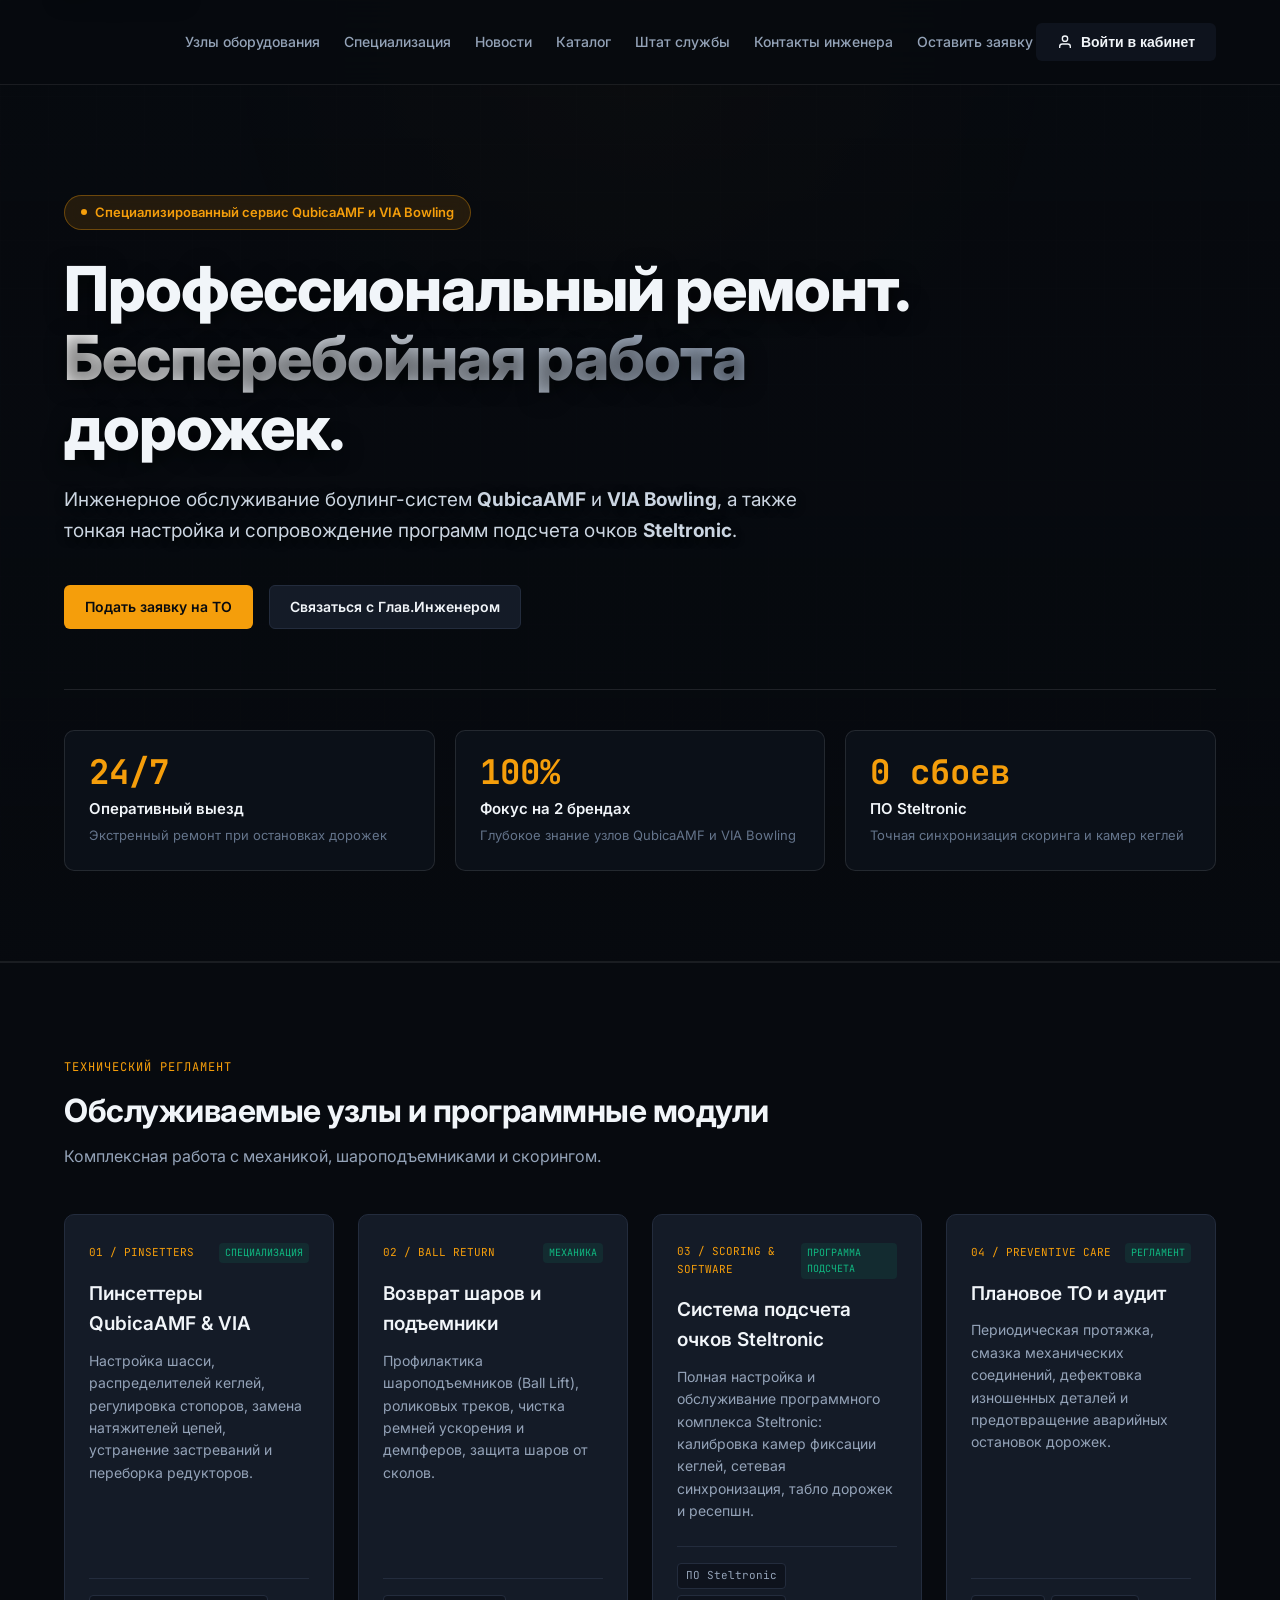
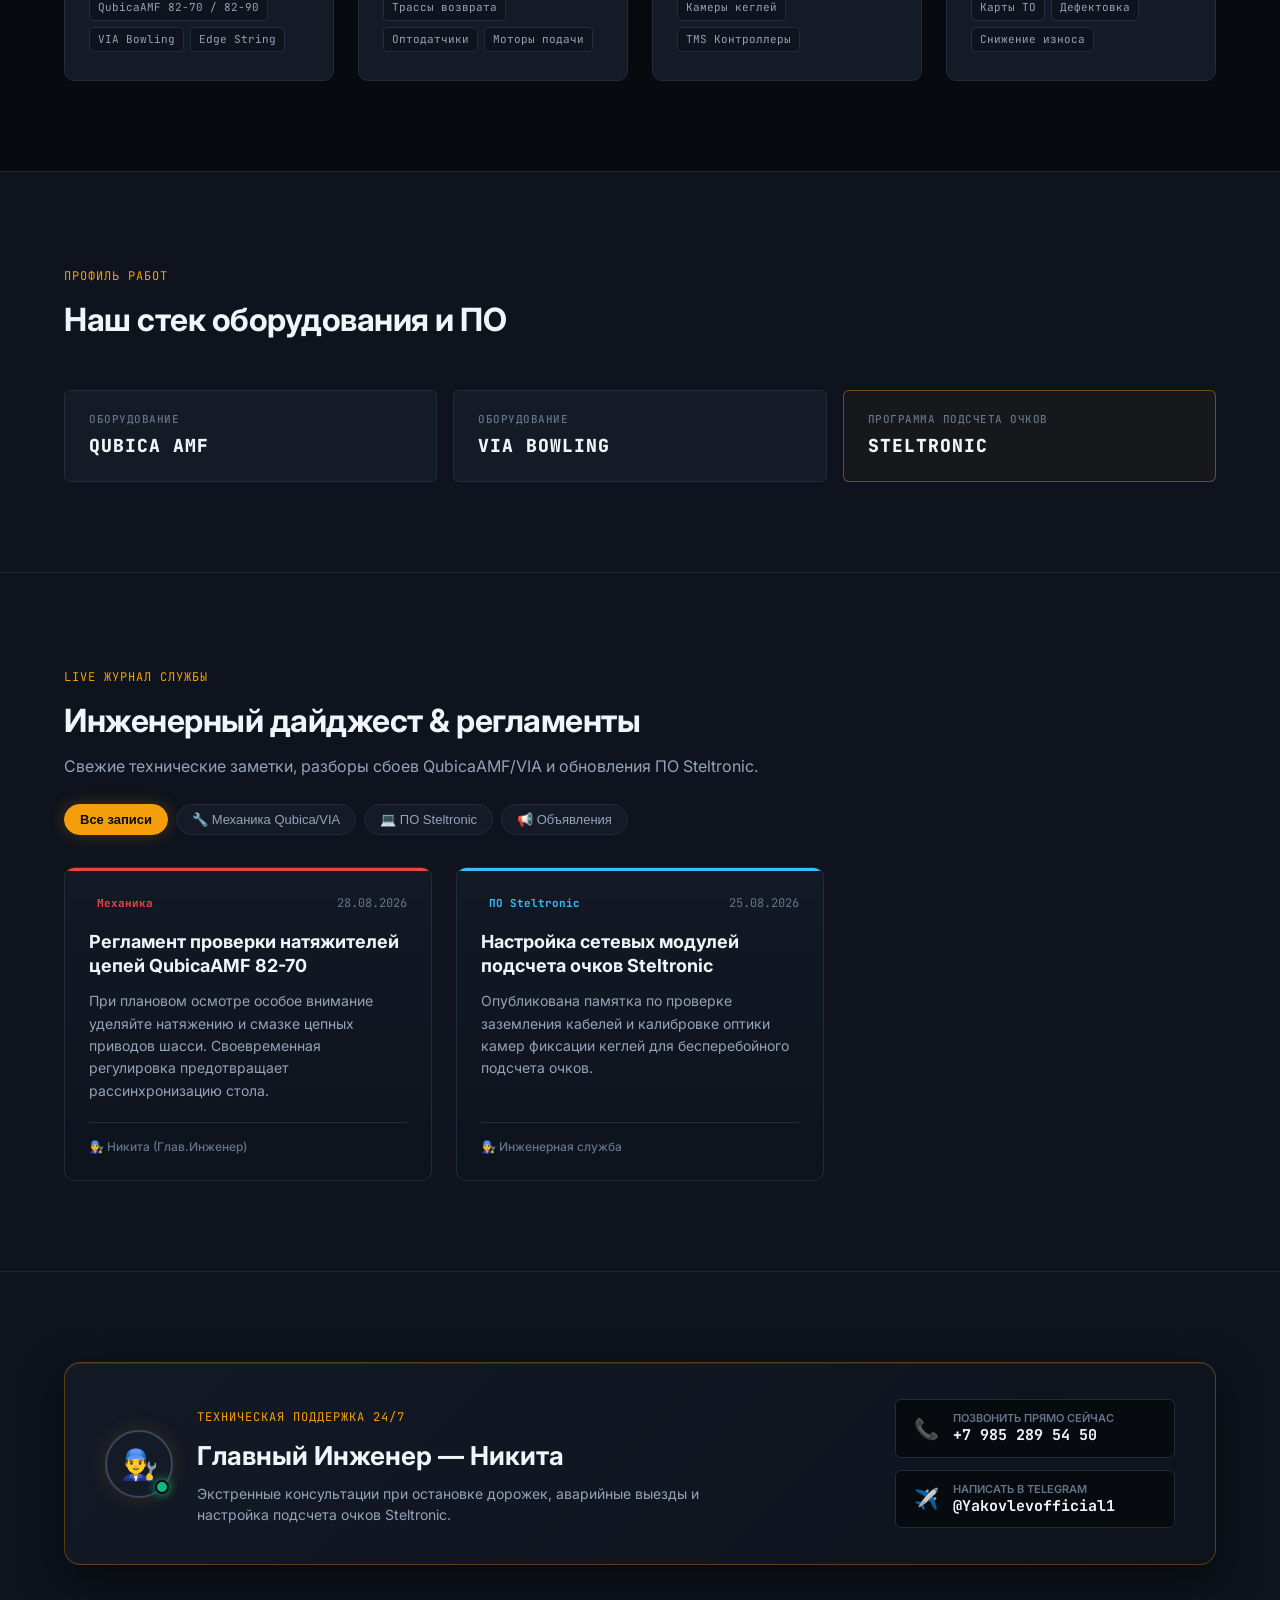
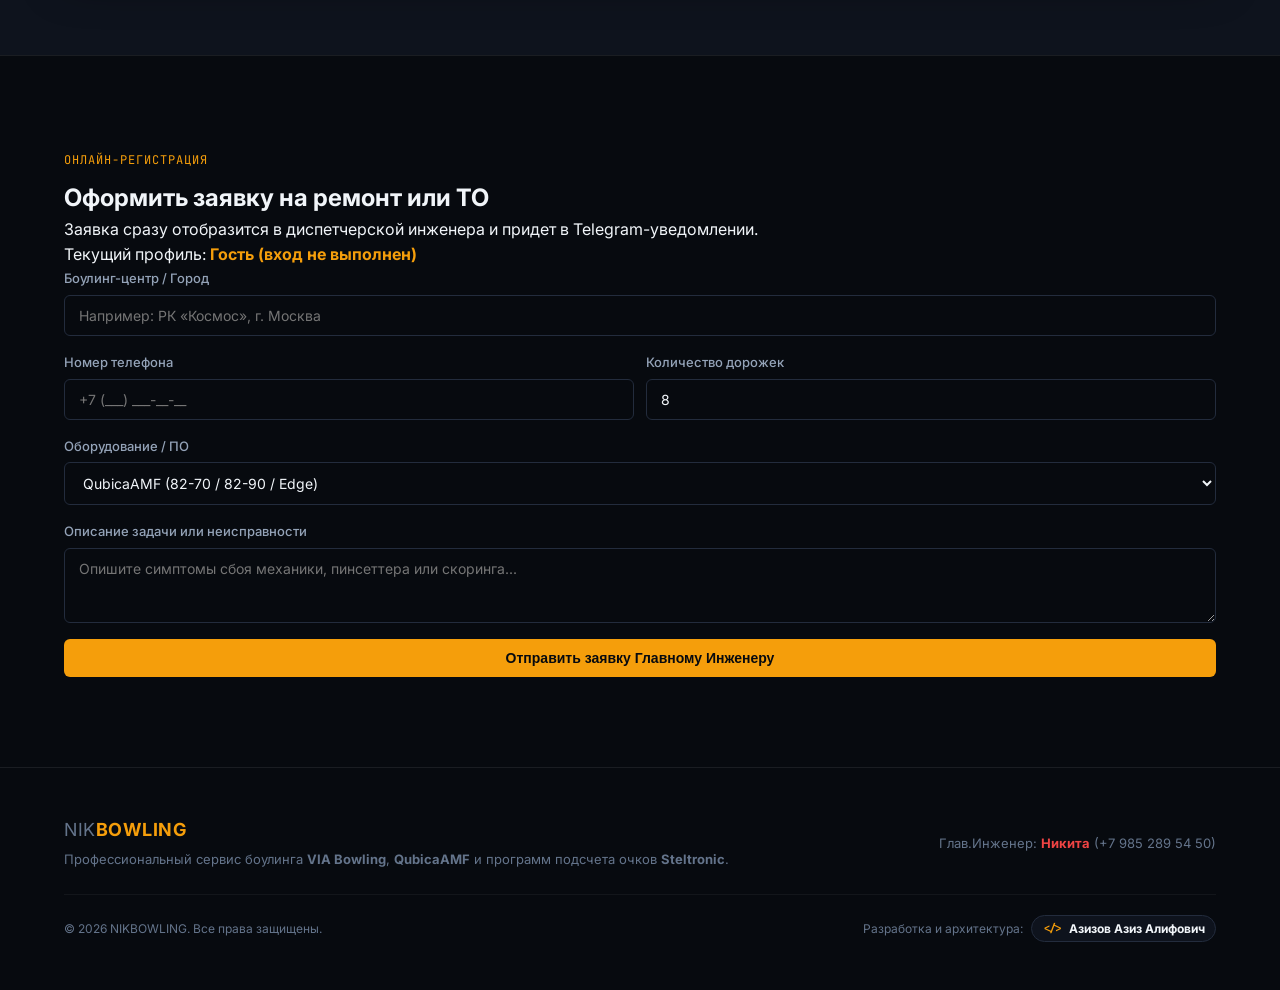
==== commit d505db4d: "Добавлен штат сотрудников и пирамида." ====
--- a/index.html
+++ b/index.html
@@ -57,6 +57,7 @@
                 <a href="#specialization" class="nav-item">Специализация</a>
                 <a href="#news" class="nav-item">Новости</a>
                 <a href="catalog.html" class="nav-item">Каталог</a>
+                <a href="team.html" class="nav-item">Штат службы</a>
                 <a href="#contacts" class="nav-item">Контакты инженера</a>
                 <a href="#request" class="nav-item">Оставить заявку</a>
             </nav>
@@ -465,6 +466,10 @@
                     <span class="mob-icon">📄</span>
                     <span>Каталог запчастей</span>
                 </a>
+                <a href="team.html" class="mob-link">
+                    <span class="mob-icon">👥</span>
+                    <span>Штат службы</span>
+                </a>
                 <a href="index.html#contacts" class="mob-link">
                     <span class="mob-icon">👨‍🔧</span>
                     <span>Контакты инженера</span>
@@ -489,6 +494,8 @@
     </div>
 
 
+
+   
 
     <footer class="footer">
         <div class="container">
@@ -517,6 +524,7 @@
         </div>
     </footer>
 
+
     <script src="script.js"></script>
 </body>
 </html>
--- a/style.css
+++ b/style.css
@@ -1630,3 +1630,248 @@
         font-size: 14px;
     }
 }
+
+
+
+
+
+
+/* ================= ИЕРАРХИЧЕСКАЯ ПИРАМИДА ШТАТА ================= */
+.team-header-row {
+    display: flex;
+    justify-content: space-between;
+    align-items: flex-end;
+    margin-bottom: 40px;
+    gap: 20px;
+}
+
+.pyramid-container {
+    display: flex;
+    flex-direction: column;
+    align-items: center;
+    gap: 0;
+    max-width: 1100px;
+    margin: 0 auto;
+}
+
+.pyramid-tier {
+    width: 100%;
+    display: flex;
+    flex-direction: column;
+    align-items: center;
+}
+
+.tier-label {
+    display: flex;
+    align-items: center;
+    gap: 12px;
+    margin-bottom: 18px;
+}
+
+.tier-pill {
+    font-family: var(--font-mono);
+    font-size: 11px;
+    font-weight: 800;
+    padding: 3px 10px;
+    border-radius: 20px;
+}
+
+.tier-pill-gold { background: rgba(245, 158, 11, 0.15); color: var(--accent); border: 1px solid rgba(245, 158, 11, 0.4); }
+.tier-pill-blue { background: rgba(56, 189, 248, 0.15); color: var(--blue); border: 1px solid rgba(56, 189, 248, 0.4); }
+.tier-pill-green { background: rgba(16, 185, 129, 0.15); color: var(--green); border: 1px solid rgba(16, 185, 129, 0.4); }
+
+.tier-desc {
+    font-size: 13px;
+    color: var(--text-dim);
+    font-weight: 500;
+}
+
+/* Сетки для разных уровней пирамиды */
+.tier-grid {
+    display: grid;
+    gap: 20px;
+    width: 100%;
+}
+
+.grid-apex {
+    max-width: 440px; /* Вершина: одна широкая акцентная карточка */
+    grid-template-columns: 1fr;
+}
+
+.grid-mid {
+    max-width: 780px; /* Средний уровень: 2 карточки */
+    grid-template-columns: repeat(auto-fit, minmax(320px, 1fr));
+}
+
+.grid-base {
+    max-width: 1100px; /* Основание: 3-4 карточки */
+    grid-template-columns: repeat(auto-fit, minmax(280px, 1fr));
+}
+
+/* Линия-коннектор между уровнями */
+.pyramid-connector {
+    height: 36px;
+    display: flex;
+    align-items: center;
+    justify-content: center;
+}
+
+.connector-line {
+    width: 2px;
+    height: 100%;
+    background: linear-gradient(180deg, var(--border-hover) 0%, rgba(245, 158, 11, 0.4) 50%, var(--border-hover) 100%);
+}
+
+/* Карточки сотрудников */
+.staff-card {
+    background: var(--bg-card);
+    border: 1px solid var(--border);
+    border-radius: var(--radius);
+    padding: 20px;
+    display: flex;
+    flex-direction: column;
+    gap: 14px;
+    transition: transform 0.2s ease, border-color 0.2s ease, box-shadow 0.2s ease;
+}
+
+.staff-card:hover {
+    transform: translateY(-3px);
+    border-color: var(--border-hover);
+    box-shadow: 0 12px 30px rgba(0, 0, 0, 0.5);
+}
+
+/* Оформление карточки вершины (Никита) */
+.tier-1-card {
+    border-color: rgba(245, 158, 11, 0.4);
+    background: linear-gradient(180deg, rgba(245, 158, 11, 0.06) 0%, rgba(20, 27, 39, 0.95) 100%);
+    box-shadow: 0 10px 30px rgba(245, 158, 11, 0.08);
+}
+
+.tier-2-card {
+    border-color: rgba(56, 189, 248, 0.25);
+}
+
+.staff-card-top {
+    display: flex;
+    align-items: center;
+    gap: 16px;
+}
+
+.staff-avatar-placeholder {
+    width: 52px;
+    height: 52px;
+    border-radius: 50%;
+    background: var(--bg-surface);
+    border: 2px solid var(--accent);
+    color: var(--accent);
+    font-size: 20px;
+    font-weight: 700;
+    display: flex;
+    align-items: center;
+    justify-content: center;
+    flex-shrink: 0;
+}
+
+.staff-avatar-img {
+    width: 52px;
+    height: 52px;
+    border-radius: 50%;
+    object-fit: cover;
+    border: 2px solid var(--accent);
+    flex-shrink: 0;
+}
+
+.staff-meta {
+    display: flex;
+    flex-direction: column;
+    gap: 2px;
+}
+
+.staff-badge {
+    font-family: var(--font-mono);
+    font-size: 10px;
+    color: var(--text-dim);
+    letter-spacing: 0.5px;
+}
+
+.staff-name {
+    font-size: 17px;
+    font-weight: 700;
+    color: var(--text-main);
+}
+
+.staff-role {
+    font-size: 13px;
+    color: var(--text-muted);
+    line-height: 1.35;
+}
+
+.staff-contacts {
+    display: flex;
+    flex-direction: column;
+    gap: 6px;
+    padding-top: 10px;
+    border-top: 1px solid var(--border);
+}
+
+.staff-contact-link {
+    font-size: 12px;
+    color: var(--text-muted);
+    text-decoration: none;
+    transition: color 0.2s ease;
+}
+
+.staff-contact-link:hover {
+    color: var(--accent);
+}
+
+.btn-staff-del {
+    align-self: flex-start;
+    background: none;
+    border: none;
+    color: var(--red);
+    font-size: 11px;
+    cursor: pointer;
+    padding: 2px 0;
+}
+
+.btn-staff-del:hover {
+    text-decoration: underline;
+}
+
+@media (max-width: 768px) {
+    .team-header-row {
+        flex-direction: column;
+        align-items: flex-start;
+    }
+}
+
+/* Фикс двухколоночной строки в модальных окнах */
+.form-row-2 {
+    display: grid;
+    grid-template-columns: 1fr 1fr;
+    gap: 12px;
+    width: 100%;
+}
+
+.form-field {
+    display: flex;
+    flex-direction: column;
+    min-width: 0; /* Запрещает input распирать ячейку сетки наружу */
+    width: 100%;
+}
+
+.form-field input,
+.form-field select,
+.form-field textarea {
+    width: 100%;
+    max-width: 100%;
+    box-sizing: border-box; /* Включает padding в общую ширину поля */
+}
+
+/* На мобильных экранах переводим в 1 колонку */
+@media (max-width: 480px) {
+    .form-row-2 {
+        grid-template-columns: 1fr;
+    }
+}
